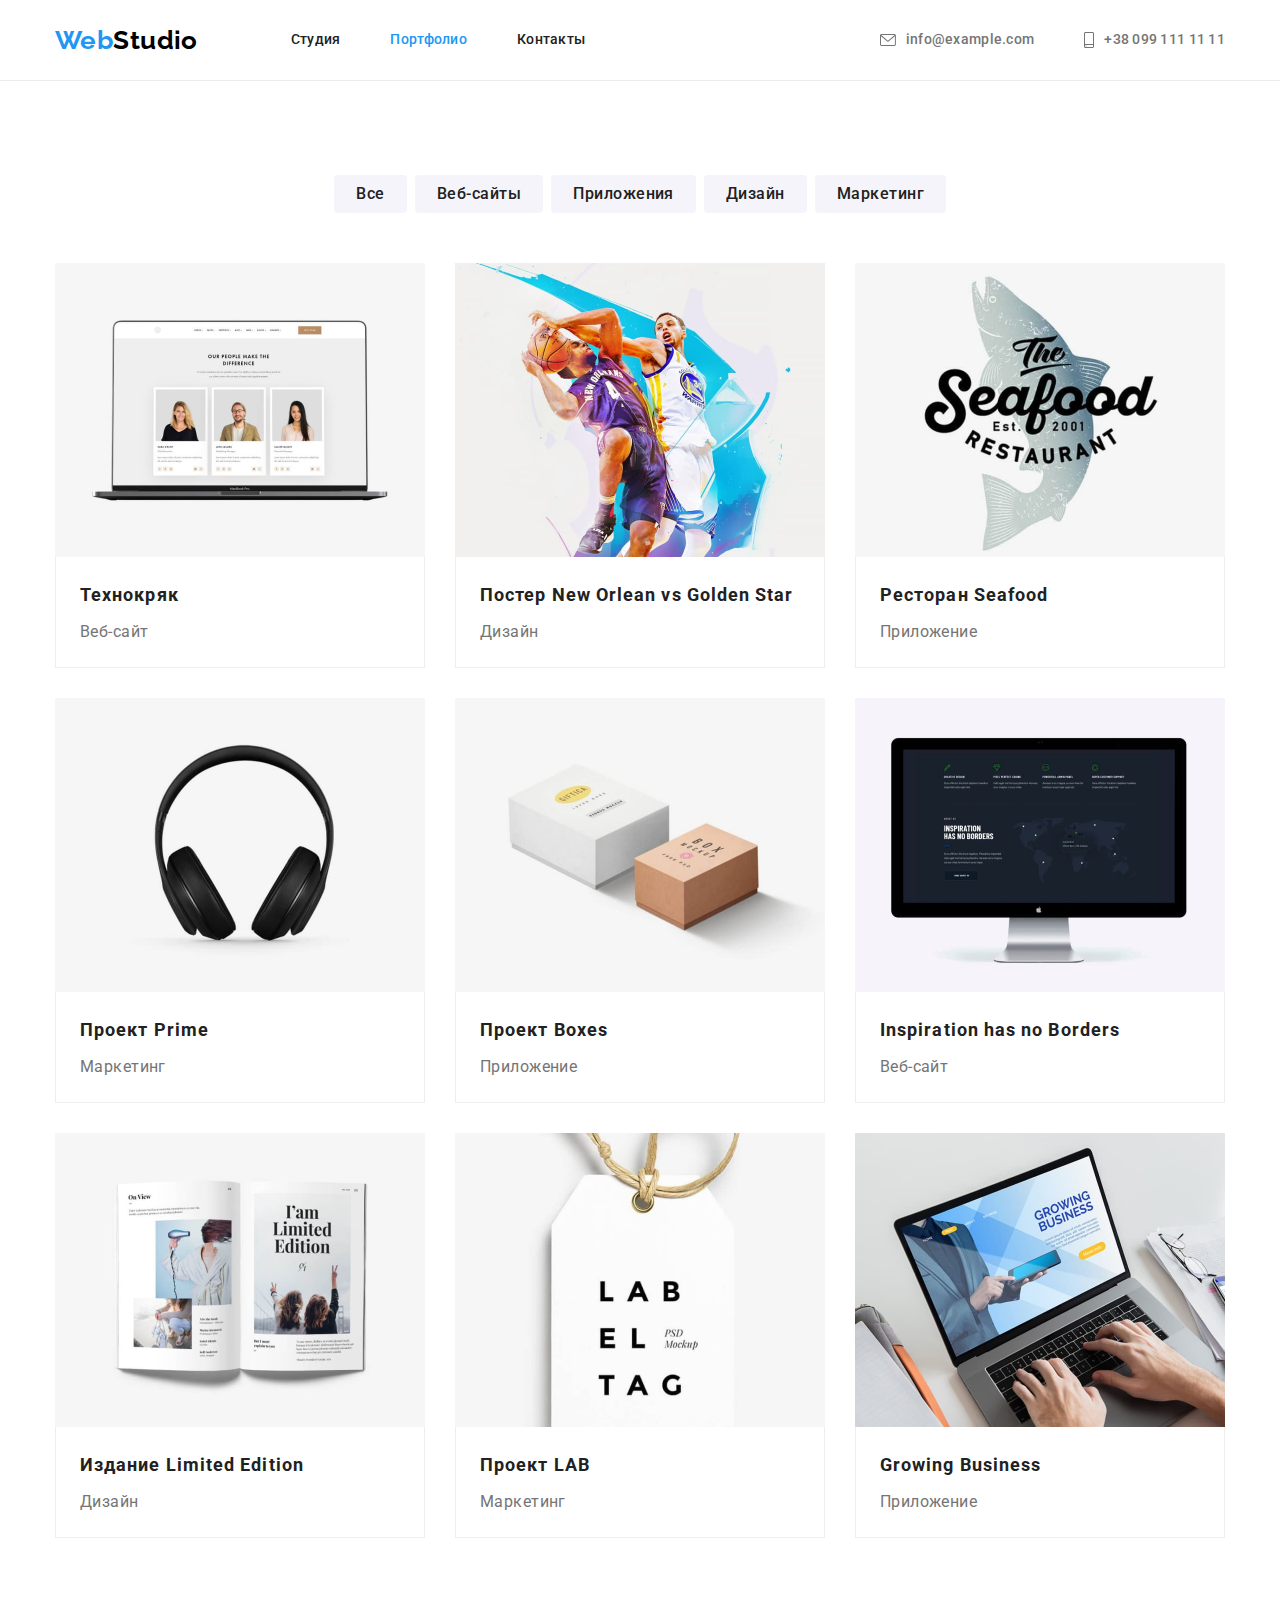
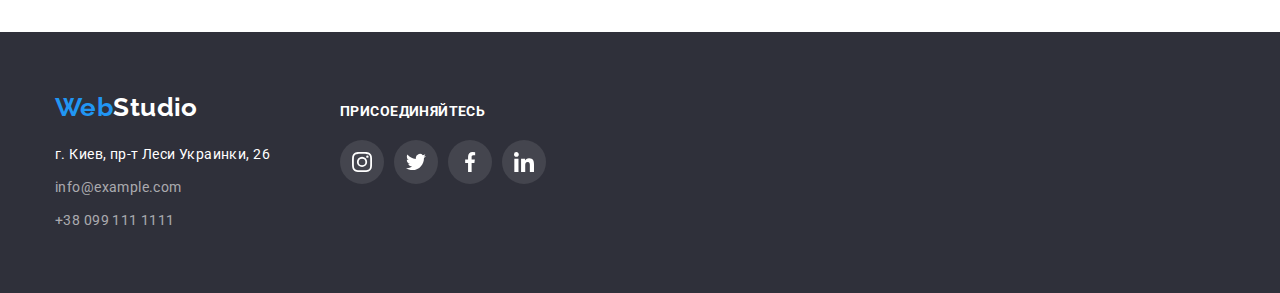
==== portfolio.html @ 50df7c97 "Initial commit" ====
<!DOCTYPE html>
<html lang="ru">
<head>
    <meta charset="UTF-8">
    <meta http-equiv="X-UA-Compatible" content="IE=edge">
    <meta name="viewport" content="width=device-width, initial-scale=1.0">
    <title>Портфолио</title>
    <link rel="preconnect" href="https://fonts.googleapis.com">
    <link rel="preconnect" href="https://fonts.gstatic.com" crossorigin>
    <link href="https://fonts.googleapis.com/css2?family=Raleway:wght@700&family=Roboto:wght@400;500;700;900&display=swap" rel="stylesheet">
    <link rel="stylesheet" href="https://cdnjs.cloudflare.com/ajax/libs/modern-normalize/1.1.0/modern-normalize.min.css">
    <link rel="stylesheet" href="./css/styles.css">
</head>

<body>
    <header class="page-header">
        <div class="container main-nav">
            <nav class="header-nav">
                <a class="logo link" href="./index.html"><span class="first-part">Web</span><span class="second-part">Studio</span></a>
                <ul class="menu list">
                    <li class="menu-item"><a class="menu link" href="./index.html">Студия</a></li>
                    <li class="menu-item"><a class="menu link current" href="./portfolio.html">Портфолио</a></li>
                    <li class="menu-item"><a class="menu link" href="">Контакты</a></li>
                </ul>
            </nav>
            <ul class="header-contact list">
                <li class="header-contact-item">
                    <a class="header-contact link" href="mailto:info@example.com">
                        <svg class="header-icon envelope">
                            <use href="./images/icons.svg/symbol-defs.svg#icon-envelope-hover"></use>
                        </svg>
                        info@example.com
                    </a>
                </li>
                <li class="header-contact-item">
                    <a class="header-contact link" href="tel:+380991111111">
                        <svg class="header-icon smartphone">
                            <use href="./images/icons.svg/symbol-defs.svg#icon-smartphone"></use>
                        </svg>
                        +38 099 111 11 11
                    </a>
                </li>
            </ul>
        </div>
    </header>

<main>
    <section class="section">
        <div class="container">
        <h1 class="portfolio-hero">Портфолио</h1>
        <ul class="filter list">
            <li class="filter-item"><button class="btn-filter" type="button">Все</button></li>
            <li class="filter-item"><button class="btn-filter" type="button">Веб-сайты</button></li>
            <li class="filter-item"><button class="btn-filter" type="button">Приложения</button></li>
            <li class="filter-item"><button class="btn-filter" type="button">Дизайн</button></li>
            <li class="filter-item"><button class="btn-filter" type="button">Маркетинг</button></li>
        </ul>
        <ul class="work list">
            <li class="work-item">
                <a class="work link" href="">
                    <img src="./images/portfolio/image-1.jpg" alt="Веб-страница на ноутбуке" width="370" height="294">
                    <div class="project"> 
                        <h2 class="product">Технокряк</h2>
                        <p class="type">Веб-сайт</p>
                    </div>
                </a>
            </li>
            <li class="work-item">
                <a class="work link" href="">
                    <img src="./images/portfolio/image-2.jpg" alt="Баскетбольный матч" width="370" height="294">
                    <div class="project">
                        <h2 class="product">Постер New Orlean vs Golden Star</h2>
                        <p class="type">Дизайн</p>
                    </div> 
                </a>
            </li>
            <li class="work-item">
                <a class="work link" href="">
                    <img src="./images/portfolio/image-3.jpg" alt="Логотип ресторана" width="370" height="294">
                    <div class="project"> 
                        <h2 class="product">Ресторан Seafood</h2>
                        <p class="type">Приложение</p>
                    </div>
                </a>
            </li>
            <li class="work-item">
                <a class="work link" href="">
                    <img src="./images/portfolio/image-4.jpg" alt="Полноразмерные наушники" width="370" height="294">
                    <div class="project"> 
                        <h2 class="product">Проект Prime</h2>
                        <p class="type">Маркетинг</p>
                    </div>
                </a>
            </li>
            <li class="work-item">
                <a class="work link" href="">
                    <img src="./images/portfolio/image-5.jpg" alt="Коробки с логотипами" width="370" height="294">
                    <div class="project"> 
                        <h2 class="product">Проект Boxes</h2>
                        <p class="type">Приложение</p>
                    </div>
                </a>
            </li>
            <li class="work-item">
                <a class="work link" href="">
                    <img src="./images/portfolio/image-6.jpg" alt="Веб-страница на компьютере" width="370" height="294">
                    <div class="project">
                        <h2 class="product">Inspiration has no Borders</h2>
                        <p class="type">Веб-сайт</p>
                    </div>
                </a>
            </li>
            <li class="work-item">
                <a class="work link" href="">
                    <img src="./images/portfolio/image-7.jpg" alt="Разворот журнала" width="370" height="294">
                    <div class="project">
                        <h2 class="product">Издание Limited Edition</h2>
                        <p class="type">Дизайн</p>
                    </div>
                </a>
            </li>
            <li class="work-item">
                <a class="work link" href="">
                    <img src="./images/portfolio/image-8.jpg" alt="Лейбл" width="370" height="294">
                    <div class="project">
                        <h2 class="product">Проект LAB</h2>
                        <p class="type">Маркетинг</p>
                    </div>
                </a>
            </li>
            <li class="work-item">
                <a class="work link" href="">
                    <img src="./images/portfolio/image-9.jpg" alt="Человек на веб-странице" width="370" height="294">
                    <div class="project">
                        <h2 class="product">Growing Business</h2>
                        <p class="type">Приложение</p>
                    </div>
                </a>
            </li> 
        </ul>
        </div>
    </section>
</main>

<footer class="page-footer">
    <div class="container footer-information">
        <div class="address">
            <a class="logo link" href="./index.html"><span class="first-part">Web</span><span class="second-part">Studio</span></a>
            <address>
                <p class="phys-adress">г. Киев, пр-т Леси Украинки, 26</p>
                <ul class="footer-contact list">
                    <li class="footer-item"><a class="footer-contact link" href="mailto:info@example.com">info@example.com</a></li>
                    <li class="footer-item"><a class="footer-contact link" href="tel:+380991111111">+38 099 111 1111</a></li>
                </ul>
            </address>
        </div>
        <div class="join">
            <b>Присоединяйтесь</b>
            <ul class="social-networks list">
                <li class="network-item">
                    <a href="" class="network-link footer link" aria-label="Instagram">
                        <svg class="network-icon">
                            <use href="./images/icons.svg/symbol-defs.svg#icon-instagram-2"></use>
                        </svg>
                    </a>
                </li>
                <li class="network-item">
                    <a href="" class="network-link footer link" aria-label="Twitter">
                        <svg class="network-icon">
                            <use href="./images/icons.svg/symbol-defs.svg#icon-twitter-1"></use>
                        </svg>
                    </a>
                </li>
                <li class="network-item">
                    <a href="" class="network-link footer link" aria-label="Facebook">
                        <svg class="network-icon">
                            <use href="./images/icons.svg/symbol-defs.svg#icon-facebook-1"></use>
                        </svg>
                    </a>
                </li>
                <li class="network-item">
                    <a href="" class="network-link footer link" aria-label="LinkedIn">
                        <svg class="network-icon">
                            <use href="./images/icons.svg/symbol-defs.svg#icon-linkedin-1"></use>
                        </svg>
                    </a>
                </li>
            </ul>
        </div>
    </div>
</footer>
</body>
</html>
---- css/styles.css ----
:root {
    --main-text-color: #757575;
    --secondary-text-color: #212121;
    --second-logo-color: #000000;
    --accent-color: #FFFFFF;
    --footer-contact-color: rgba(255, 255, 255, 0.6);
    --secondary-background-color: #2F303A;
    --accent-background-color: #F5F4FA;
    --hover-color: #2196F3;
    --main-button-hover-color: #188CE8;
    --filter-button-bgc-color: rgba(245, 244, 250, 1)
}

.list {
    list-style: none;
    margin: 0;
    padding: 0;
}

.link {
    text-decoration: none;
    margin: 0;
    padding: 0;
}

img {
    display: block;
    max-width: 100%;
    height: auto;
}

.menu.link.current {
    color: var(--hover-color);
}

.container {
    width: 1200px;
    padding-left: 15px;
    padding-right: 15px;
    margin-left: auto;
    margin-right: auto;
}

.section {
    padding-top: 94px;
    padding-bottom: 94px;
}

body {
    font-family: 'Roboto', 'Arial', sans-serif;
    font-style: normal;
    font-weight: 400;
    font-size: 14px;
    line-height: 1.14; 
    letter-spacing: 0.03em;
    
    color: var(--main-text-color);
    background-color: var(--accent-color);
}

.page-header {
    border-bottom: 1px solid rgb(236,236,236);
}

.container.main-nav,
.header-nav {
    display: flex;
    align-items: center;
}

.logo.link {
    font-family: 'Raleway', "Arial", sans-serif;
    font-weight: 700;
    font-size: 26px;
    line-height: 1.19;

    margin-right: 93px;
}

.first-part {
    color: var(--hover-color);
}

.page-header .second-part {
    color: var(--second-logo-color);
}

.page-footer .second-part {
    color: var(--accent-color);
}

.menu.list, 
.header-contact.list {
    display: flex ;
}

.header-contact.list {
    margin-left: auto;
}

.menu-item {
    margin-right: 50px;
}

.menu-item:last-child {
    margin-right: 0;
}

.menu.link,
.header-contact.link {
    font-weight: 500;
    letter-spacing: 0.02em;
    
    color: var(--secondary-text-color);

    display: block;
    padding-top: 32px;
    padding-bottom: 32px;
}

.header-contact-item {
    margin-right: 50px;
}

.header-contact-item:last-child{
    margin-right: 0;
}

.header-contact.link {
    color: var(--main-text-color); 
    display: flex;
    align-items: center;
}

.menu.link:hover,
.menu.link:focus,
.header-contact.link:hover,
.header-contact.link:focus,
.footer-contact.link:hover,
.footer-contact.link:focus {
    color: var(--hover-color);
}

.header-icon {
    display: inline-block;
    margin-right: 10px;
    
    fill: currentColor;
}

.envelope {
    width: 16px;
    height: 12px;
}

.smartphone {
    width: 10px;
    height: 16px;
}

.banner {
    padding-top: 200px;
    padding-bottom: 200px;
    text-align: center; 
}

.overlay {
    max-width: 1600px;
    height: 600px;
    margin-left: auto;
    margin-right: auto;
    background-image:
        linear-gradient(rgba(47, 48, 58, 0.4), rgba(47, 48, 58, 0.4)),
        url("../images/hero/banner.jpg");
    
    background-color: #C4C4C4;
        
    background-repeat: no-repeat;
    background-position: center;
    background-size: cover;
}

.hero {
    font-weight: 900;
    font-size: 44px;
    line-height: 1.36;
    letter-spacing: 0.06em;
    text-transform: uppercase;
    
    color: var(--accent-color);
    
    text-align: center;

    margin-top: 0;
    margin-bottom: 30px;
    margin-left: auto;
    margin-right: auto;
    width: 696px;
}

.btn {
    font-family: inherit;
    font-weight: 700;
    font-size: 16px;
    line-height: 1.88;
    letter-spacing: 0.06em;
    cursor: pointer;

    color: var(--accent-color);
    background-color: var(--hover-color);

    min-width: 200px;
    padding: 10px 32px;
    border: none;
    border-radius: 4px;
}

.btn:hover {
    background-color: var(--main-button-hover-color);
}

.section-title {
    font-weight: 700;
    font-size: 36px;
    line-height: 1.16;

    color: var(--secondary-text-color);

    margin-top: 0;
    margin-bottom: 50px;
    text-align: center;
}

.none {
    display: none;
}

.benefits.section {
    padding-bottom: 0;
}

.main-title {
    display: none;
}

.benefits.list {
    display: flex;
    justify-content: center;
}

.benefits-item {
    width: 270px;

    margin-right: 30px;
}

.benefits-item:last-child {
    margin-right: 0;
}

.benefits-title {
    font-weight: 700;
    font-size: 14px;
    text-transform: uppercase;
    
    color: var(--secondary-text-color);

    margin-top: 0;
    margin-bottom: 10px;
}

.text {
    line-height: 1.71;
    margin-top: 0;
    margin-bottom: 0;
}

.icon-container {
    height: 120px;
    margin-bottom: 30px;

    display: flex;
    align-items: center;
    justify-content: center;
    
    background-color: var(--accent-background-color);
}

.icon {
    width: 70px;
    height: 70px;
}

.occupation.list {
    display: flex;
    justify-content: center;
}

.occupation-item {
    margin-right: 30px;
}

.occupation-item:last-child {
    margin-right: 0;
}

.team {
    background-color: var(--accent-background-color);
}

.team.list {
    display: flex;
    justify-content: center;
}

.team-item {
    box-shadow: 0px 1px 3px rgba(0, 0, 0, 0.12), 0px 1px 1px rgba(0, 0, 0, 0.14), 0px 2px 1px rgba(0, 0, 0, 0.2);
    border-radius: 0px 0px 4px 4px;
    margin-right: 30px;
}

.team-item:last-child {
    margin-right: 0;
}

.name {
    font-weight: 500;
    font-size: 16px;
    line-height: 1.19;

    color: var(--secondary-text-color);

    margin-top: 0;
    margin-bottom: 10;
}

.profession {
    font-size: 16px;
    line-height: 1.19;

    margin-top: 0;
    margin-bottom: 16px;
}

.worker {
    background-color: var(--accent-color);
    text-align: center;
    padding: 30px 32px;
}

.social-networks.list {
    display: flex;
    align-items: center;
    margin-bottom: 0;
}

.network-item {
    width: 44px;
    height: 44px;
}

.network-item:not(:last-child) {
    margin-right: 10px;
}

.network-link {
    display: flex;
    align-items: center;
    justify-content: center;

    width: 100%;
    height: 100%;

    color: #afb1b8;
    border-radius: 50%;
}

.network-link:hover,
.network-link:focus {
    color: var(--accent-color);
    background-color: var(--hover-color) ;
}

.network-icon {
    display: flex;
    fill: currentColor;
    width: 20px;
    height: 20px;
}

.customers-list {
    display: flex;
    align-items: center;
    margin-bottom: 0;
}

 .customers-item {
    width: 170px;
    height: 92px;
} 

.customers-item:not(:last-child) {
    margin-right: 30px;
}


.customers-link {
    display: flex;
    justify-content: center;
    align-items: center;
    width: 100%;
    height: 100%;

    border: 1px solid #AFB1B8;
    border-radius: 4px;
    color: #afb1b8;
}

.customers-link:hover,
.customers-link:focus {
    color: #2196F3;
    border-color: #2196F3;
}

.customer-icon {
    width: 106px;
    height: 60px;
    fill: currentColor;
}

.page-footer {
    background-color: var(--secondary-background-color);
    padding-top: 60px;
    padding-bottom: 60px;
}

.address {
    margin-right: 70px;
}

.page-footer .logo.link {
    display: block;
    margin-right: 0;
    margin-bottom: 20px;
}

.phys-adress {
    font-style: normal;
    line-height: 1.71;
    
    color: var(--accent-color);

    margin-top: 0;
    margin-bottom: 9px;
}

.footer-item {
    margin-bottom: 9px;
}

.footer-item:last-child {
    margin-bottom: 0;
}

.footer-contact.link {
    font-style: normal;
    line-height: 1.71;
    
    color: var(--footer-contact-color);
}

.footer-information {
    display: flex;
    align-items: baseline;
}

.join > b {
    font-weight: 700;
    text-transform: uppercase;
    color: var(--accent-color);

    display: block;
    margin-bottom: 20px;
}

.footer {
    color: var(--accent-color);
    background-color: #44454e;
}

/* P O R T F O L I O  */

.portfolio-hero {
    display: none;
}

.filter.list {
    display: flex;
    justify-content: center;
    margin-bottom: 50px;
}

.filter-item {
    margin-right: 8px;
}

.filter-item:last-child {
    margin-right: 0;
}

.product {
    font-weight: 700;
    font-size: 18px;
    line-height: 2;
    letter-spacing: 0.06em;
    
    color: var(--secondary-text-color);

    margin-top: 0;
    margin-bottom: 4px;
    text-align: left;
}

.type {
    font-size: 16px;
    line-height: 1.88;
   
    color: var(--main-text-color);

    margin-top: 0;
    margin-bottom: 0;
}

.btn-filter {
    font-family: inherit;
    font-weight: 500;
    font-size: 16px;
    line-height: 1.62;
    letter-spacing: 0.03em;
    
    color: var(--secondary-text-color);
    background-color: var(--filter-button-bgc-color);

    min-width: 73px;
    padding: 6px 22px;
    border: none;
    border-radius: 4px;

    cursor: pointer;
}

.btn-filter:hover,
.btn-filter:focus {
    color: var(--accent-color);
    background-color: var(--hover-color);
    box-shadow: 0px 3px 1px rgba(0, 0, 0, 0.1), 0px 1px 2px rgba(0, 0, 0, 0.08), 0px 2px 2px rgba(0, 0, 0, 0.12);
}

.work.list {
    display: flex;
    flex-wrap: wrap;
}

.work-item {
    width: calc((100% - 60px) / 3);
    margin-right: 30px;
    margin-bottom: 30px;
}

.work-item:nth-child(3n) {
    margin-right: 0;
} 

.work-item:nth-last-child(-n+3) {
    margin-bottom: 0;
}

.project {
    border-right: 1px solid #eeeeee;
    border-left: 1px solid #eeeeee;
    border-bottom: 1px solid #eeeeee;
    padding: 20px 24px;
}

.work.link {
    display: block;
}

.work.link:hover,
.work.link:focus {
    box-shadow: 0px 1px 1px rgba(0, 0, 0, 0.12), 0px 4px 4px rgba(0, 0, 0, 0.06), 1px 4px 6px rgba(0, 0, 0, 0.16);
}
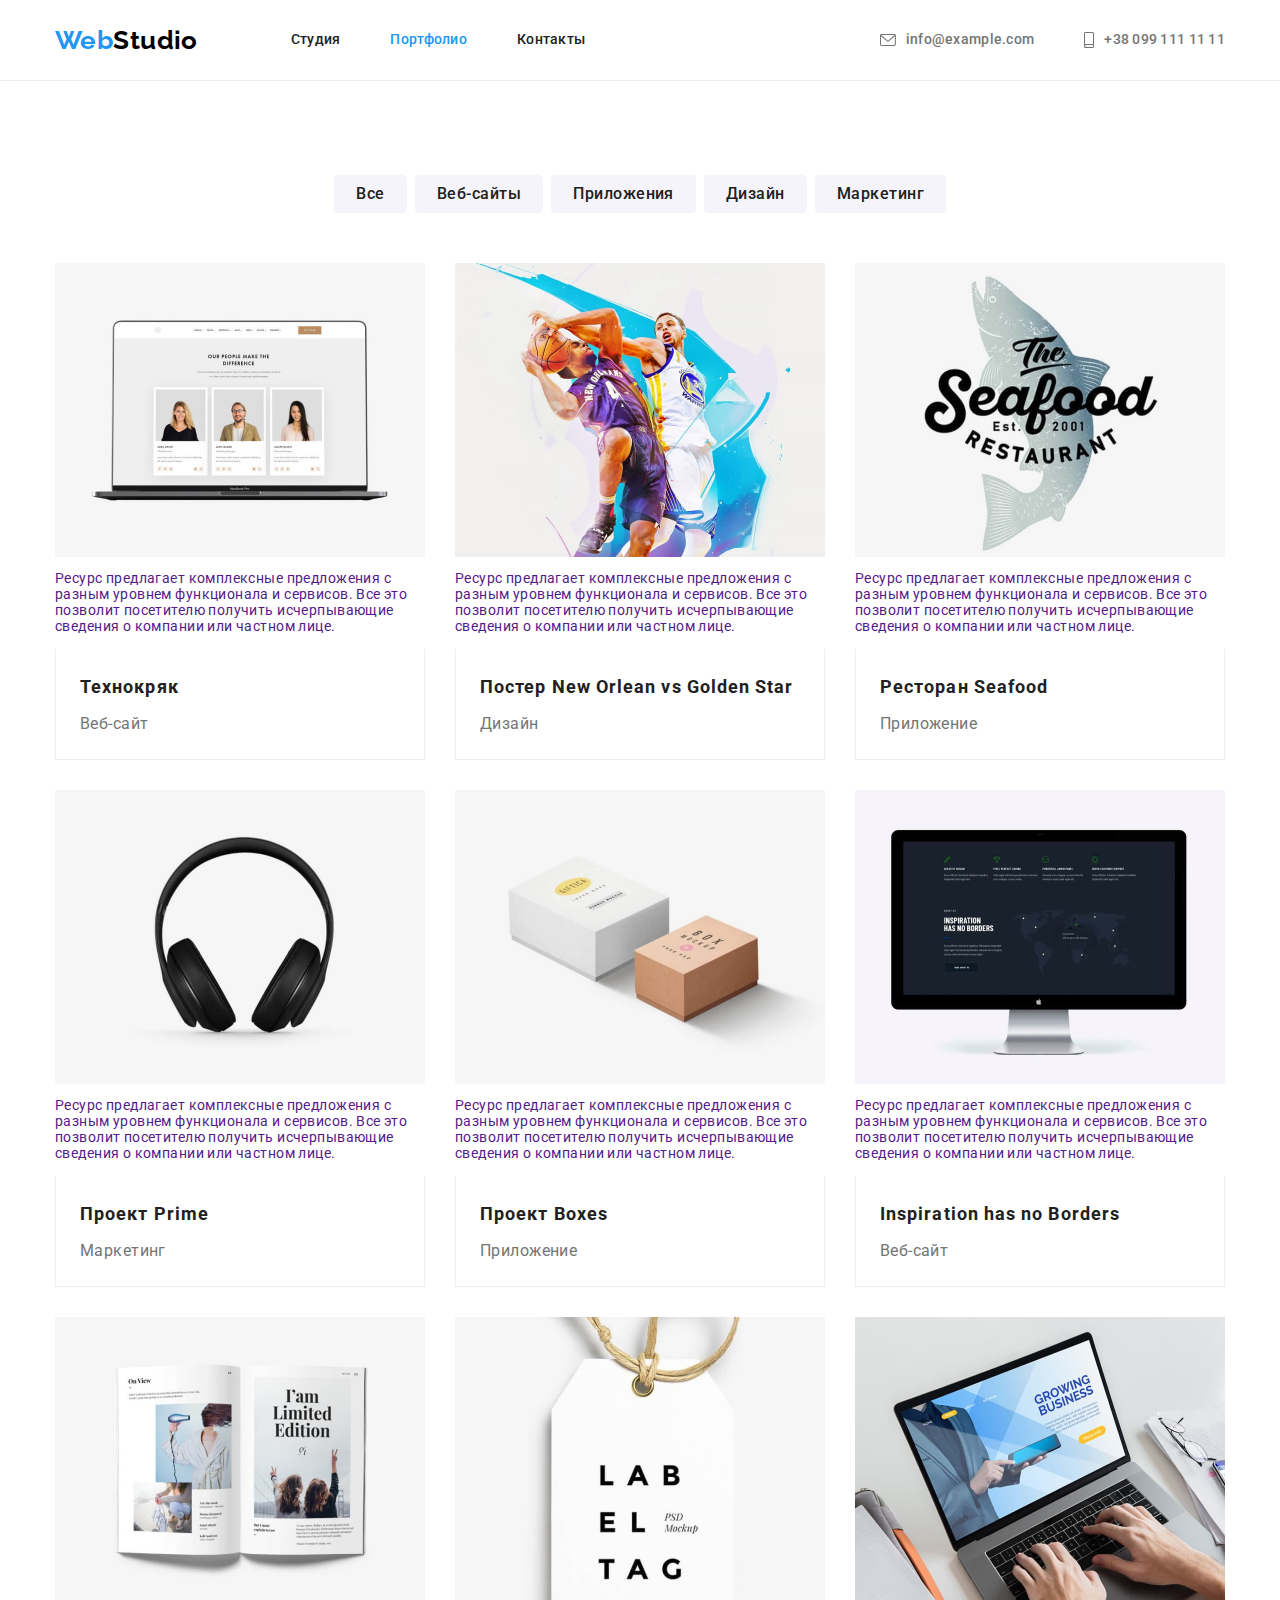
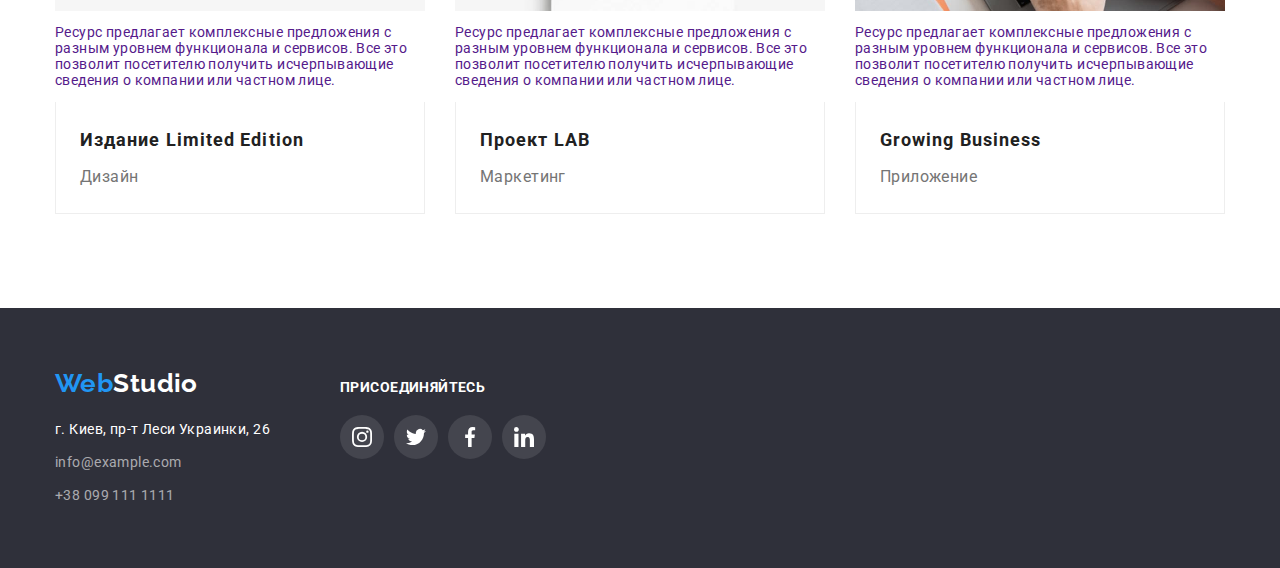
==== commit cc21c828: "Update portfolio.html" ====
--- a/portfolio.html
+++ b/portfolio.html
@@ -58,7 +58,13 @@
         <ul class="work list">
             <li class="work-item">
                 <a class="work link" href="">
-                    <img src="./images/portfolio/image-1.jpg" alt="Веб-страница на ноутбуке" width="370" height="294">
+                    <div class="thumb">
+                        <img src="./images/portfolio/image-1.jpg" alt="Веб-страница на ноутбуке" width="370" height="294">
+                        <div class="block">
+                            <p class="description">Ресурс предлагает комплексные предложения с разным уровнем функционала и сервисов. Все это позволит посетителю получить
+                            исчерпывающие сведения о компании или частном лице.</p>
+                        </div>
+                    </div>
                     <div class="project"> 
                         <h2 class="product">Технокряк</h2>
                         <p class="type">Веб-сайт</p>
@@ -67,7 +73,13 @@
             </li>
             <li class="work-item">
                 <a class="work link" href="">
-                    <img src="./images/portfolio/image-2.jpg" alt="Баскетбольный матч" width="370" height="294">
+                    <div class="thumb">
+                        <img src="./images/portfolio/image-2.jpg" alt="Баскетбольный матч" width="370" height="294">
+                        <div class="block">
+                            <p class="description">Ресурс предлагает комплексные предложения с разным уровнем функционала и сервисов. Все это позволит посетителю получить
+                            исчерпывающие сведения о компании или частном лице.</p>
+                        </div>
+                    </div>
                     <div class="project">
                         <h2 class="product">Постер New Orlean vs Golden Star</h2>
                         <p class="type">Дизайн</p>
@@ -76,7 +88,13 @@
             </li>
             <li class="work-item">
                 <a class="work link" href="">
-                    <img src="./images/portfolio/image-3.jpg" alt="Логотип ресторана" width="370" height="294">
+                    <div class="thumb">
+                        <img src="./images/portfolio/image-3.jpg" alt="Логотип ресторана" width="370" height="294">
+                        <div class="block">
+                            <p class="description">Ресурс предлагает комплексные предложения с разным уровнем функционала и сервисов. Все это позволит посетителю получить
+                            исчерпывающие сведения о компании или частном лице.</p>
+                        </div>
+                    </div>
                     <div class="project"> 
                         <h2 class="product">Ресторан Seafood</h2>
                         <p class="type">Приложение</p>
@@ -85,7 +103,13 @@
             </li>
             <li class="work-item">
                 <a class="work link" href="">
-                    <img src="./images/portfolio/image-4.jpg" alt="Полноразмерные наушники" width="370" height="294">
+                    <div class="thumb">
+                        <img src="./images/portfolio/image-4.jpg" alt="Полноразмерные наушники" width="370" height="294">
+                        <div class="block">
+                            <p class="description">Ресурс предлагает комплексные предложения с разным уровнем функционала и сервисов. Все это позволит посетителю получить
+                            исчерпывающие сведения о компании или частном лице.</p>
+                        </div>
+                    </div>
                     <div class="project"> 
                         <h2 class="product">Проект Prime</h2>
                         <p class="type">Маркетинг</p>
@@ -94,7 +118,13 @@
             </li>
             <li class="work-item">
                 <a class="work link" href="">
-                    <img src="./images/portfolio/image-5.jpg" alt="Коробки с логотипами" width="370" height="294">
+                    <div class="thumb">
+                        <img src="./images/portfolio/image-5.jpg" alt="Коробки с логотипами" width="370" height="294">
+                        <div class="block">
+                            <p class="description">Ресурс предлагает комплексные предложения с разным уровнем функционала и сервисов. Все это позволит посетителю получить
+                            исчерпывающие сведения о компании или частном лице.</p>
+                        </div>
+                    </div>
                     <div class="project"> 
                         <h2 class="product">Проект Boxes</h2>
                         <p class="type">Приложение</p>
@@ -103,7 +133,13 @@
             </li>
             <li class="work-item">
                 <a class="work link" href="">
-                    <img src="./images/portfolio/image-6.jpg" alt="Веб-страница на компьютере" width="370" height="294">
+                    <div class="thumb">
+                        <img src="./images/portfolio/image-6.jpg" alt="Веб-страница на компьютере" width="370" height="294">
+                        <div class="block">
+                            <p class="description">Ресурс предлагает комплексные предложения с разным уровнем функционала и сервисов. Все это
+                            позволит посетителю получить исчерпывающие сведения о компании или частном лице.</p>
+                        </div>
+                    </div>
                     <div class="project">
                         <h2 class="product">Inspiration has no Borders</h2>
                         <p class="type">Веб-сайт</p>
@@ -112,7 +148,13 @@
             </li>
             <li class="work-item">
                 <a class="work link" href="">
-                    <img src="./images/portfolio/image-7.jpg" alt="Разворот журнала" width="370" height="294">
+                    <div class="thumb">
+                        <img src="./images/portfolio/image-7.jpg" alt="Разворот журнала" width="370" height="294">
+                        <div class="block">
+                            <p class="description">Ресурс предлагает комплексные предложения с разным уровнем функционала и сервисов. Все это
+                            позволит посетителю получить исчерпывающие сведения о компании или частном лице.</p>
+                        </div>
+                    </div>
                     <div class="project">
                         <h2 class="product">Издание Limited Edition</h2>
                         <p class="type">Дизайн</p>
@@ -121,7 +163,13 @@
             </li>
             <li class="work-item">
                 <a class="work link" href="">
-                    <img src="./images/portfolio/image-8.jpg" alt="Лейбл" width="370" height="294">
+                    <div class="thumb">
+                        <img src="./images/portfolio/image-8.jpg" alt="Лейбл" width="370" height="294">
+                        <div class="block">
+                            <p class="description">Ресурс предлагает комплексные предложения с разным уровнем функционала и сервисов. Все это
+                            позволит посетителю получить исчерпывающие сведения о компании или частном лице.</p>
+                        </div>
+                    </div>
                     <div class="project">
                         <h2 class="product">Проект LAB</h2>
                         <p class="type">Маркетинг</p>
@@ -130,7 +178,13 @@
             </li>
             <li class="work-item">
                 <a class="work link" href="">
-                    <img src="./images/portfolio/image-9.jpg" alt="Человек на веб-странице" width="370" height="294">
+                    <div class="thumb">
+                        <img src="./images/portfolio/image-9.jpg" alt="Человек на веб-странице" width="370" height="294">
+                        <div class="block">
+                            <p class="description">Ресурс предлагает комплексные предложения с разным уровнем функционала и сервисов. Все это
+                            позволит посетителю получить исчерпывающие сведения о компании или частном лице.</p>
+                        </div>
+                    </div>
                     <div class="project">
                         <h2 class="product">Growing Business</h2>
                         <p class="type">Приложение</p>
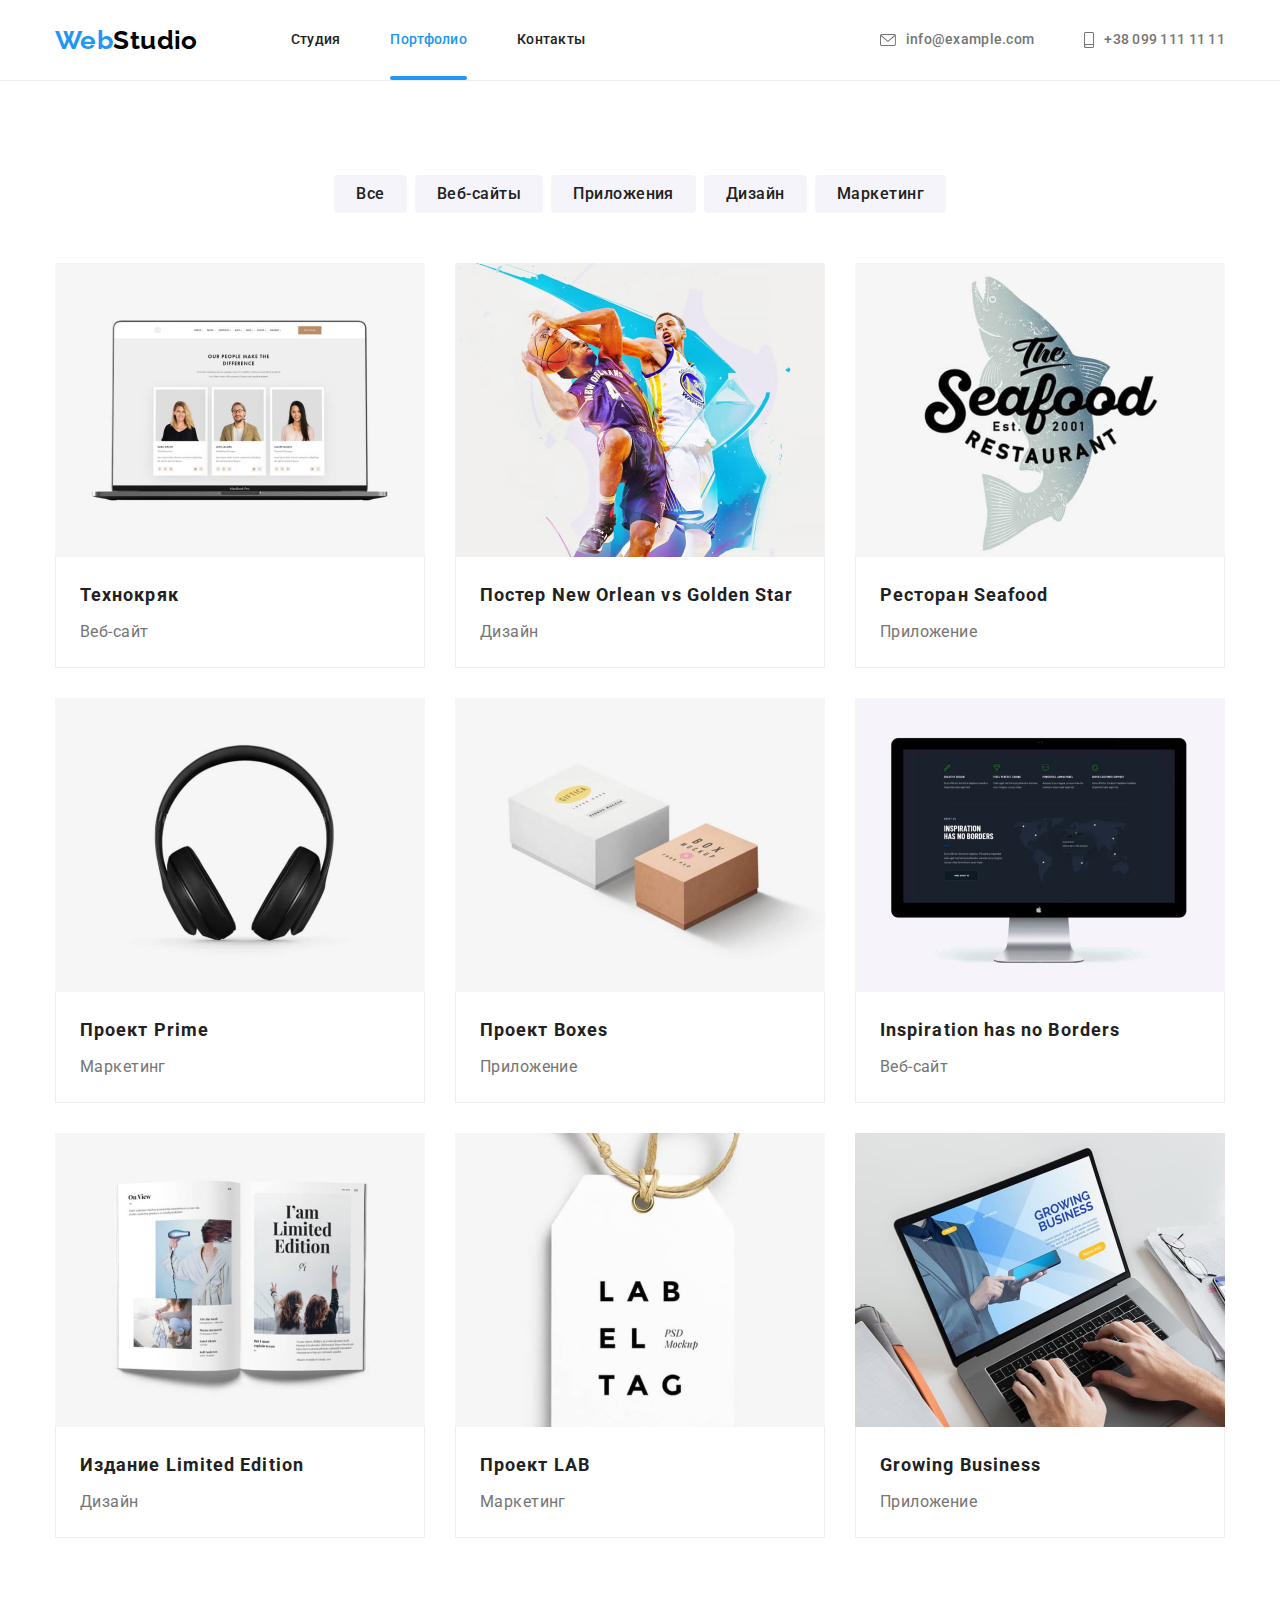
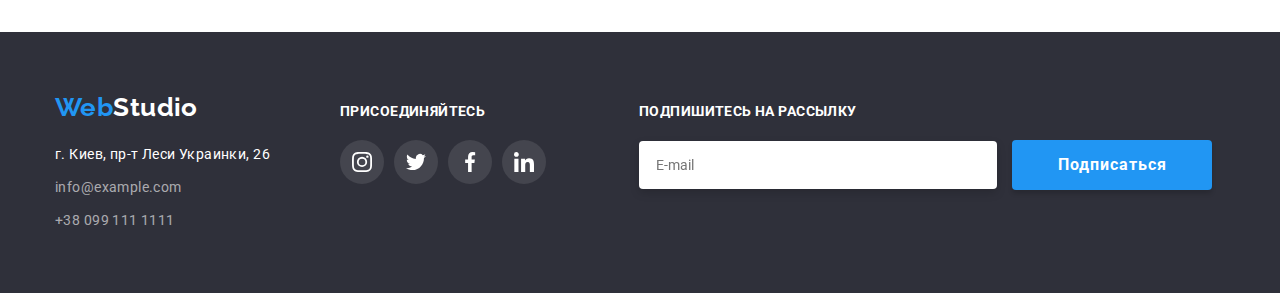
==== commit 2da3f22e: "Update portfolio.html" ====
--- a/portfolio.html
+++ b/portfolio.html
@@ -199,17 +199,20 @@
 <footer class="page-footer">
     <div class="container footer-information">
         <div class="address">
-            <a class="logo link" href="./index.html"><span class="first-part">Web</span><span class="second-part">Studio</span></a>
+            <a class="logo link" href="./index.html"><span class="first-part">Web</span><span
+                    class="second-part">Studio</span></a>
             <address>
                 <p class="phys-adress">г. Киев, пр-т Леси Украинки, 26</p>
                 <ul class="footer-contact list">
-                    <li class="footer-item"><a class="footer-contact link" href="mailto:info@example.com">info@example.com</a></li>
-                    <li class="footer-item"><a class="footer-contact link" href="tel:+380991111111">+38 099 111 1111</a></li>
+                    <li class="footer-item"><a class="footer-contact link"
+                            href="mailto:info@example.com">info@example.com</a></li>
+                    <li class="footer-item"><a class="footer-contact link" href="tel:+380991111111">+38 099 111 1111</a>
+                    </li>
                 </ul>
             </address>
         </div>
         <div class="join">
-            <b>Присоединяйтесь</b>
+            <b class="action-call">Присоединяйтесь</b>
             <ul class="social-networks list">
                 <li class="network-item">
                     <a href="" class="network-link footer link" aria-label="Instagram">
@@ -240,6 +243,13 @@
                     </a>
                 </li>
             </ul>
+        </div>
+        <div class="mailing">
+            <b class="action-call">Подпишитесь на рассылку</b>
+            <form class="e-mail">
+                <input class="email" type="email" name="email" placeholder="E-mail">
+                <button class="btn" type="submit">Подписаться</button>
+            </form>
         </div>
     </div>
 </footer>
--- a/css/styles.css
+++ b/css/styles.css
@@ -11,6 +11,18 @@
     --filter-button-bgc-color: rgba(245, 244, 250, 1)
 }
 
+body {
+    font-family: 'Roboto', 'Arial', sans-serif;
+    font-style: normal;
+    font-weight: 400;
+    font-size: 14px;
+    line-height: 1.14;
+    letter-spacing: 0.03em;
+
+    color: var(--main-text-color);
+    background-color: var(--accent-color);
+}
+
 .list {
     list-style: none;
     margin: 0;
@@ -30,7 +42,21 @@
 }
 
 .menu.link.current {
+    position: relative;
+
     color: var(--hover-color);
+}
+
+.menu.link.current::after {
+    content: '';
+    display: inline-block;
+    position: absolute;
+    left: 0;
+    bottom: 0;
+    width: 100%;
+    height: 4px;    
+    border-radius: 2px;
+    background-color: var(--hover-color);
 }
 
 .container {
@@ -46,18 +72,6 @@
     padding-bottom: 94px;
 }
 
-body {
-    font-family: 'Roboto', 'Arial', sans-serif;
-    font-style: normal;
-    font-weight: 400;
-    font-size: 14px;
-    line-height: 1.14; 
-    letter-spacing: 0.03em;
-    
-    color: var(--main-text-color);
-    background-color: var(--accent-color);
-}
-
 .page-header {
     border-bottom: 1px solid rgb(236,236,236);
 }
@@ -116,6 +130,8 @@
     display: block;
     padding-top: 32px;
     padding-bottom: 32px;
+
+    transition: color 250ms cubic-bezier(0.4, 0, 0.2, 1);
 }
 
 .header-contact-item {
@@ -212,7 +228,11 @@
     min-width: 200px;
     padding: 10px 32px;
     border: none;
+
     border-radius: 4px;
+    box-shadow: 0px 4px 4px rgba(0, 0, 0, 0.15);
+
+    transition: background-color 250ms cubic-bezier(0.4, 0, 0.2, 1);
 }
 
 .btn:hover {
@@ -297,11 +317,44 @@
 }
 
 .occupation-item {
+    position: relative;
     margin-right: 30px;
 }
 
 .occupation-item:last-child {
     margin-right: 0;
+}
+
+.description {
+    margin-top: 0;
+    margin-bottom: 0;
+
+    font-size: 18px;
+    line-height: 1.56;
+
+    color: var(--accent-color);
+}
+
+.description-block {
+    position: absolute;
+    bottom: 0;
+    left: 0;
+    width: 100%;
+    height: 70px;
+    display: flex;
+    align-items: center;
+    justify-content: center;
+    background-color: rgba(47, 48, 58, 0.8);
+}
+
+.description-text {
+    margin-top: 0;
+    margin-bottom: 0;
+
+    font-weight: 700;
+    text-transform: uppercase;
+    
+    color: var(--accent-color);
 }
 
 .team {
@@ -373,6 +426,9 @@
 
     color: #afb1b8;
     border-radius: 50%;
+
+    transition: color 250ms cubic-bezier(0.4, 0, 0.2, 1), 
+    background-color 250ms cubic-bezier(0.4, 0, 0.2, 1);
 }
 
 .network-link:hover,
@@ -403,7 +459,6 @@
     margin-right: 30px;
 }
 
-
 .customers-link {
     display: flex;
     justify-content: center;
@@ -414,6 +469,9 @@
     border: 1px solid #AFB1B8;
     border-radius: 4px;
     color: #afb1b8;
+
+    transition: color 250ms cubic-bezier(0.4, 0, 0.2, 1),
+    border-color 250ms cubic-bezier(0.4, 0, 0.2, 1);
 }
 
 .customers-link:hover,
@@ -467,6 +525,8 @@
     line-height: 1.71;
     
     color: var(--footer-contact-color);
+
+    transition: color 250ms cubic-bezier(0.4, 0, 0.2, 1);
 }
 
 .footer-information {
@@ -474,13 +534,29 @@
     align-items: baseline;
 }
 
-.join > b {
+.action-call {
     font-weight: 700;
     text-transform: uppercase;
     color: var(--accent-color);
 
     display: block;
     margin-bottom: 20px;
+}
+
+.join {
+    margin-right: 93px;
+}
+
+.email {
+    margin-right: 12px;
+    padding: 15px 16px;
+
+    width: 358px;
+
+    border: 1px solid rgba(255, 255, 255, 0.3);
+    filter: drop-shadow(0px 4px 4px rgba(0, 0, 0, 0.15));
+    border-radius: 4px;
+    
 }
 
 .footer {
@@ -547,6 +623,10 @@
     border-radius: 4px;
 
     cursor: pointer;
+
+    transition: color 250ms cubic-bezier(0.4, 0, 0.2, 1),
+    background-color 250ms cubic-bezier(0.4, 0, 0.2, 1),
+    box-shadow 250ms cubic-bezier(0.4, 0, 0.2, 1);
 }
 
 .btn-filter:hover,
@@ -584,9 +664,187 @@
 
 .work.link {
     display: block;
+    transition: box-shadow 250ms cubic-bezier(0.4, 0, 0.2, 1);
 }
 
 .work.link:hover,
 .work.link:focus {
     box-shadow: 0px 1px 1px rgba(0, 0, 0, 0.12), 0px 4px 4px rgba(0, 0, 0, 0.06), 1px 4px 6px rgba(0, 0, 0, 0.16);
-}+
+}
+
+.thumb {
+    position: relative;
+    overflow: hidden;
+}
+
+.block {
+    position: absolute;
+    top: 0;
+    left: 0;
+    width: 100%;
+    height: 100%;
+    padding: 63px 24px;
+
+    transform: translateY(100%);
+    transition: transform 250ms cubic-bezier(0.4, 0, 0.2, 1);
+    background-color: rgba(33, 150, 243, 0.9);
+}
+
+.work.link:hover .block,
+.work.link:focus .block{
+    transform: translateY(0);
+}
+
+/* M O D A L */
+
+.backdrop {
+    position: fixed;
+    top: 0;
+    left: 0;
+    width: 100%;
+    height: 100%;
+
+    background-color: rgba(0, 0, 0, 0.2);
+    opacity: 1;
+    transition: opacity 250ms cubic-bezier(0.4, 0, 0.2, 1), 
+    visibility 250ms cubic-bezier(0.4, 0, 0.2, 1);
+}
+
+.backdrop.is-hidden {
+    opacity: 0;
+    pointer-events: none;
+    visibility: hidden;
+}
+
+.backdrop.is-hidden .modal {
+    transform: translate(-50%, -50%) scale(0.5);
+}
+
+.modal {
+    position: absolute;
+    width: 528px;
+    height: 581px;
+    top: 50%;
+    left: 50%;
+
+    padding: 40px;
+
+    background-color: rgba(255, 255, 255, 1);
+
+    transform: translate(-50%, -50%) scale(1);
+
+    transition: transform 250ms cubic-bezier(0.4, 0, 0.2, 1);
+}
+
+.close-btn {
+    position: absolute;
+    top: 8px;
+    right: 8px;
+
+    display: flex;
+    align-items: center;
+    justify-content: center;
+    width: 30px;
+    height: 30px;
+
+    color: var(--second-logo-color);
+    border-radius: 50%;
+    border: 1px solid rgba(0, 0, 0, 0.1);
+    border-color: rgb(229, 229, 229);
+    background-color: rgba(255, 255, 255, 1);
+    cursor: pointer;
+
+    transition: color 250ms cubic-bezier(0.4, 0, 0.2, 1);
+}
+
+.close-icon {
+    width: 18px;
+    height: 18px;
+    fill: currentColor;
+}
+
+.close-btn:hover,
+.close-btn:focus {
+    color: var(--hover-color);
+}
+
+.datas {
+    display: block;
+    margin-bottom: 12px;
+    text-align: center;
+
+    font-weight: 700;
+    font-size: 20px;
+    line-height: 1.15;
+    text-align: center;
+    
+    color: var(--secondary-text-color);
+}
+
+.modal-window {
+    display: flex;
+    flex-direction: column;
+}
+
+.label-name {
+    margin-bottom: 4px;
+
+    font-size: 12px;
+    line-height: 1.17;
+    letter-spacing: 0.01em;
+}
+
+.input-area {
+    margin-bottom: 10px;
+
+    width: 100%;
+    height: 40px;
+    border: 1px solid rgba(33, 33, 33, 0.2);
+    border-radius: 4px;
+}
+
+.comment-area {
+    margin-bottom: 20px;
+    padding: 12px 16px;
+    width: 100%;
+    height: 120px;
+    resize: none;
+    border: 1px solid rgba(33, 33, 33, 0.2);
+    border-radius: 4px;
+}
+
+.comment-area::placeholder {
+    font-size: 12px;
+    line-height: 1.17;
+    letter-spacing: 0.01em;
+    
+    color: rgba(117, 117, 117, 0.5);
+}
+
+.agreement {
+    margin-bottom: 30px;
+
+    display: flex;
+    flex-direction: row;
+    align-items: center;
+}
+
+.agree-box {
+    margin-right: 8px;
+    width: 16px;
+    height: 15px;
+}
+
+.agreement-text {
+    line-height: 1.71;
+}
+
+.treaty {
+    color: var(--hover-color);
+}
+
+.modal-btn {
+    width: 200px;
+    margin-left: auto;
+    margin-right: auto;